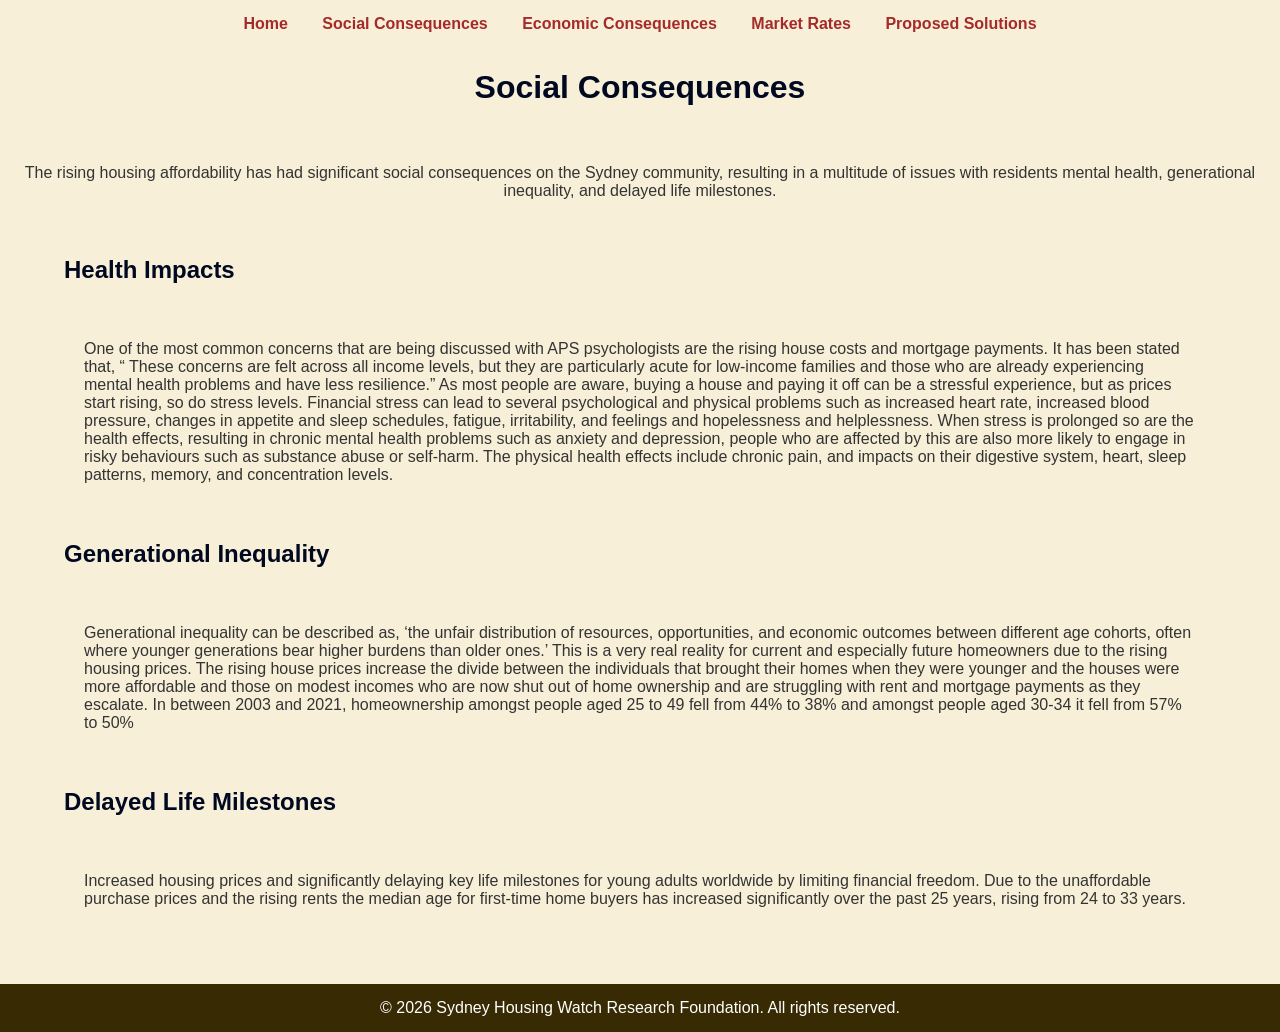
==== page1.html @ bc6b05dc "Update page1.html" ====
<!DCOTYPE html>
<html>
  <head>
    <title>Social consequences</title>
    <link rel="stylesheet" href="styles.css">
  </head>
  <body>

    <nav>
      <a href="index.html">Home</a>
      <a href="page1.html">Social Consequences</a>
      <a href="page2.html">Economic Consequences</a>
      <a href="page3.html">Market Rates</a>
      <a href="page4.html">Proposed Solutions</a>
    </nav>

    <div class="center-section">
      <h1>Social Consequences</h1>
      <div class="card">
        <p>The rising housing affordability has had significant social consequences on the Sydney community, resulting in a multitude of issues with residents mental health, generational inequality, and delayed life milestones. 
</p>
      </div>
    </div>

    <div class="container">
      <h2>Health Impacts</h2>
      <div class="card">
        <p>	One of the most common concerns that are being discussed with APS psychologists are the rising house costs and mortgage payments. 
          It has been stated that, “ These concerns are felt across all income levels, but they are particularly acute for low-income families and those who are already experiencing mental health problems and have less resilience.” 
             As most people are aware, buying a house and paying it off can be a stressful experience, but as prices start rising, so do stress levels.
        	Financial stress can lead to several psychological and physical problems such as increased heart rate, increased blood pressure, changes in appetite and sleep schedules, fatigue, irritability, and feelings and hopelessness and helplessness. 
          When stress is prolonged so are the health effects, resulting in chronic mental health problems such as anxiety and depression, people who are affected by this are also more likely to engage in risky behaviours such as substance abuse or self-harm. 
          The physical health effects include chronic pain, and impacts on their digestive system, heart, sleep patterns, memory, and concentration levels.

</p>
      </div>
    </div>

    <div class="container">
      <h2>Generational Inequality</h2>
      <div class="card">
        <p>Generational inequality can be described as, ‘the unfair distribution of resources, opportunities, and economic outcomes between different age cohorts, often where younger generations bear higher burdens than older ones.’
          This is a very real reality for current and especially future homeowners due to the rising housing prices.
          The rising house prices increase the divide between the individuals that brought their homes when they were younger and the houses were more affordable and those on modest incomes who are now shut out of home ownership and are struggling with rent and mortgage payments as they escalate.
          In between 2003 and 2021, homeownership amongst people aged 25 to 49 fell from 44% to 38% and amongst people aged 30-34 it fell from 57% to 50%</p>
      </div>
    </div>

    <div class="container">
      <h2>Delayed Life Milestones</h2>
      <div class="card">
        <p>Increased housing prices and significantly delaying key life milestones for young adults worldwide by limiting financial freedom. 
          Due to the unaffordable purchase prices and the rising rents the median age for first-time home buyers has increased significantly over the past 25 years, rising from 24 to 33 years. </p>
      </div>
    </div>

    <footer>
      © 2026 Sydney Housing Watch Research Foundation. All rights reserved.
    </footer>
  </body>
</html>
---- styles.css ----
/* Global styling */
body {
  font-family: Arial, Helvetica, sans-serif;
  margin: 0;
  background: #f7efd7;
  color: #333;
}

/* Navigation bar */
nav {
  background: #f7efd7;
  padding: 15px;
  text-align: center;
}

nav a {
  color: brown;
  margin: 0 15px;
  text-decoration: none;
  font-weight: bold;
}

nav a:hover {
  text-decoration: underline;
}

/* Page container */
.container {
  width: 90%;
  margin: auto;
  padding; 30px, 0;
}

/* Headings*/
h1, h2, h3, h4 {
  color: #010921;
}

/* Card-style content boxes */
.card {
  background: #f7efd7;
  padding: 20px;
  margin: 20px 0;
  border-radius: 8px;
  box-shadow: 0 2px 6px rgba(0,0,0,0,1);
}

/* Footer */
footer {
  background: #382b04;
  color: white;
  text-align: center;
  padding: 15px;
  margin-top: 40px;
}

.homepage-banner {
  width: 100%;
  height: 40vh; /* 40% of the screen height */
  object-fit: cover; /* makes the image crop nicely */
  display: block;
  margin top: 20px;
}

.homepage-container {
  text-align: center;
  padding: 40px 20px;
}

.image-grid {
  display: grid;
  grid-template-columns: repeat(2, 1fr);
  gap: 40px;
  padding: 20px;
}

.grid-item {
  border: 1px solid #ccc;
  border-radius: 10px;
  overflow: hidden;
  display: block;
  transition: transform 0.2s ease;
}

.grid-item:hover {
  transform: scale(1);
}

.grid-item img {
  width: 70%;  /* make the image less wide */
  height: 500px; /* make it taller */
  object-fit: cover;
  border-radius: 8px;
}

.grid-item p {
  margin-top: 10px;
  font-weight: 600;
}

.center-section {
  text-align: center;
}
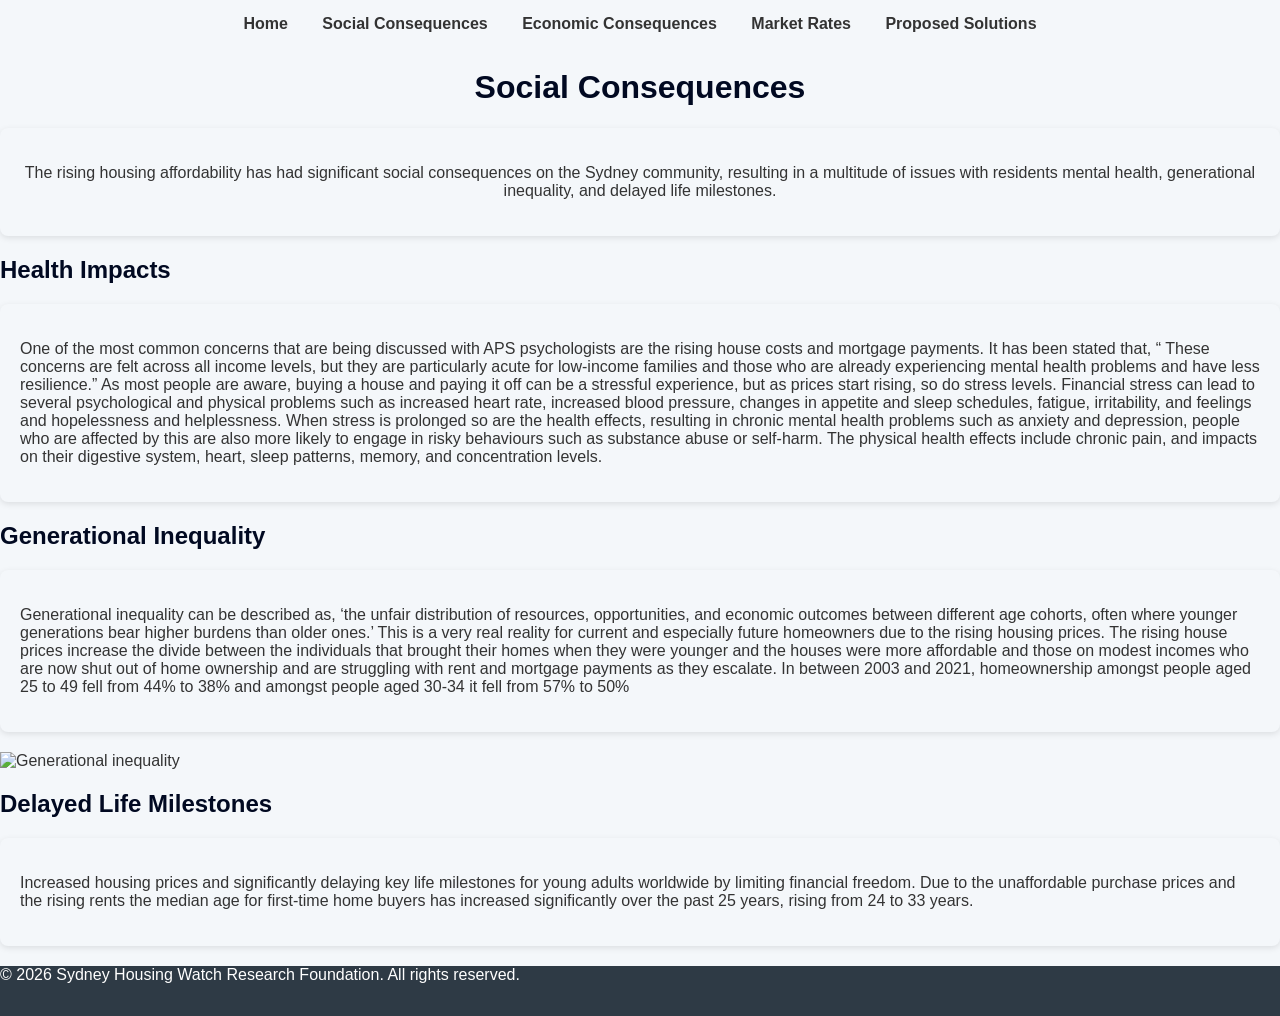
==== commit f67c032f: "Update content section for generational inequality" ====
--- a/page1.html
+++ b/page1.html
@@ -36,7 +36,8 @@
       </div>
     </div>
 
-    <div class="container">
+  <div class="content-section reverse">
+    <div class="text-content">
       <h2>Generational Inequality</h2>
       <div class="card">
         <p>Generational inequality can be described as, ‘the unfair distribution of resources, opportunities, and economic outcomes between different age cohorts, often where younger generations bear higher burdens than older ones.’
@@ -45,6 +46,10 @@
           In between 2003 and 2021, homeownership amongst people aged 25 to 49 fell from 44% to 38% and amongst people aged 30-34 it fell from 57% to 50%</p>
       </div>
     </div>
+    <div class="image-content">
+      <img src="Generationalinequality.png" alt="Generational inequality">
+    </div>
+  </div>
 
     <div class="container">
       <h2>Delayed Life Milestones</h2>
--- a/styles.css
+++ b/styles.css
@@ -2,19 +2,19 @@
 body {
   font-family: Arial, Helvetica, sans-serif;
   margin: 0;
-  background: #f7efd7;
+  background: #F4F7FA;
   color: #333;
 }
 
 /* Navigation bar */
 nav {
-  background: #f7efd7;
+  background: #F4F7FA;
   padding: 15px;
   text-align: center;
 }
 
 nav a {
-  color: brown;
+  color: #333;
   margin: 0 15px;
   text-decoration: none;
   font-weight: bold;
@@ -23,12 +23,11 @@
 nav a:hover {
   text-decoration: underline;
 }
-
-/* Page container */
-.container {
-  width: 90%;
-  margin: auto;
-  padding; 30px, 0;
+.card {
+  padding: 20px;
+  margin: 20px 0;
+  border-radius: 8px;
+  box-shadow: 0 2px 6px rgba(0,0,0,0.1);
 }
 
 /* Headings*/
@@ -38,28 +37,26 @@
 
 /* Card-style content boxes */
 .card {
-  background: #f7efd7;
-  padding: 20px;
-  margin: 20px 0;
-  border-radius: 8px;
-  box-shadow: 0 2px 6px rgba(0,0,0,0,1);
+  background: #F4F7FA;
 }
 
 /* Footer */
 footer {
-  background: #382b04;
-  color: white;
-  text-align: center;
-  padding: 15px;
-  margin-top: 40px;
+  width: 100%;
+  height: 50px;
+  background: #2E3A45;
+  color: white;
+  text-align: left;
+  padding: 0px;
+  margin-top: 20px;
 }
 
 .homepage-banner {
   width: 100%;
-  height: 40vh; /* 40% of the screen height */
+  height: 45vh; /* 45% of the screen height */
   object-fit: cover; /* makes the image crop nicely */
   display: block;
-  margin top: 20px;
+  margin-top: 20px;
 }
 
 .homepage-container {
@@ -69,27 +66,31 @@
 
 .image-grid {
   display: grid;
-  grid-template-columns: repeat(2, 1fr);
-  gap: 40px;
+  grid-template-columns: repeat(4, 1fr); /* four in one row */
+  gap: 20px;
   padding: 20px;
 }
 
 .grid-item {
-  border: 1px solid #ccc;
+  border: none; /* removes grey outline */
   border-radius: 10px;
   overflow: hidden;
   display: block;
   transition: transform 0.2s ease;
+  text-align: center;
 }
 
 .grid-item:hover {
-  transform: scale(1);
+  transform: scale(0.9);
+  box-shadow: 0 4px 12px rgba(0,0,0,0.15);
 }
 
 .grid-item img {
-  width: 70%;  /* make the image less wide */
-  height: 500px; /* make it taller */
-  object-fit: cover;
+  width: 90%;  /* less wide */
+  height: auto; /* keeps full poportions */
+  object-fit: contain; /* show full image no cropping */
+  display: block;
+  margin: 0 auto;
   border-radius: 8px;
 }
 
@@ -101,6 +102,180 @@
 .center-section {
   text-align: center;
 }
-  
-  
-  
+
+.image-text {
+  display: flex;
+  align-items: center; /* vertically centers text */
+  gap: 20px; /* space between image and text */
+}
+
+.image-text img {
+  width: 150px; /* adjust size */
+  height: auto;
+  border-radius: 8px;
+}
+
+/* Poll container spacing */
+#poll-container {
+    max-width: 700px;
+    margin: 0 auto;
+    padding: 20px;
+    font-family: Arial, sans-serif;
+}
+
+/* Each question block */
+.question-card {
+    background: #F4F7FA;
+    padding: 20px;
+    border-radius: 10px;
+    margin-bottom: 25px;
+    box-shadow: 0 2px 6px rgba(0,0,0,0.1);
+}
+
+/* Question text */
+.question-card h3 {
+    margin-bottom: 15px;
+}
+
+/* Buttons */
+.poll-btn {
+    padding: 10px 18px;
+    margin: center;
+    border: none;
+    border-radius: 6px;
+    cursor: pointer;
+    background: #F4F7FA;
+    transition: 0.2s;
+}
+
+/* Hover effect */
+.poll-btn:hover {
+    background: #F4F7FA;
+}
+
+/* Correct answer */
+.correct {
+    background: #4CAF50 !important;
+    color: white;
+}
+
+/* Incorrect answer */
+.incorrect {
+    background: #E53935 !important;
+    color: white;
+}
+/* Start screen */
+#start-screen {
+    text-align: center;
+    margin-top: 80px;
+}
+
+#start-btn, #retry-btn {
+    padding: 14px 28px;
+    background: #4A90E2;
+    color: white;
+    border: none;
+    border-radius: 10px;
+    font-size: 18px;
+    cursor: pointer;
+    transition: 0.2s;
+}
+
+#start-btn:hover, #retry-btn:hover {
+    background: #3b7ac0;
+}
+
+/* Progress bar container */
+#progress-container {
+    width: 100%;
+    max-width: 750px;
+    margin: 20px auto;
+    height: 12px;
+    background: #dfe3e8;
+    border-radius: 10px;
+    overflow: hidden;
+}
+
+/* Progress bar fill */
+#progress-bar {
+    height: 100%;
+    width: 0%;
+    background: #4A90E2;
+    transition: width 0.3s ease;
+}
+
+/* Hide elements */
+.hidden {
+    display: none;
+}
+
+/* Result screen */
+#result-screen {
+    text-align: center;
+    margin-top: 60px;
+}
+
+#score-text {
+    font-size: 22px;
+    margin-bottom: 20px;
+}
+
+#start-screen {
+    background: #DDE3E8; 
+    padding: 40px;
+    border-radius: 14px;
+    box-shadow: 0 6px 18px rgba(0,0,0,0.08);
+}
+
+.poll-button {
+  background: #5C738A;
+  color: white;
+  padding: 15px 30px;
+  border: none;
+  border-radius: 8px;
+  cursor: pointer;
+
+  display: block;      /* allows centering */
+  margin: 20px auto;   /* centers the button horizontally */
+
+  font-size: 18px;
+  font-weight: bold;
+}
+
+.contact-section {
+  width: 100%;
+  background-color: #7A9EAF;
+  padding: 60px 20px;
+  color: white;
+}
+
+.contact-section h2 {
+  text-align: center;
+  margin-bottom: 20px;
+}
+
+.contact-section form{
+  max-width: 500px;
+  margin: 0 auto;
+  display: flex;
+  flex-direction: column;
+  gap: 20px;
+}
+
+.contact-section button {
+  background-color: #2E3A45;
+  color: white;
+  padding: 12px 20px;
+  border: none;
+  border-radius: 6px;
+  cursor: pointer;
+  font-weight: bold;
+  align-self: center;
+}
+
+  
+
+
+  
+  
+  
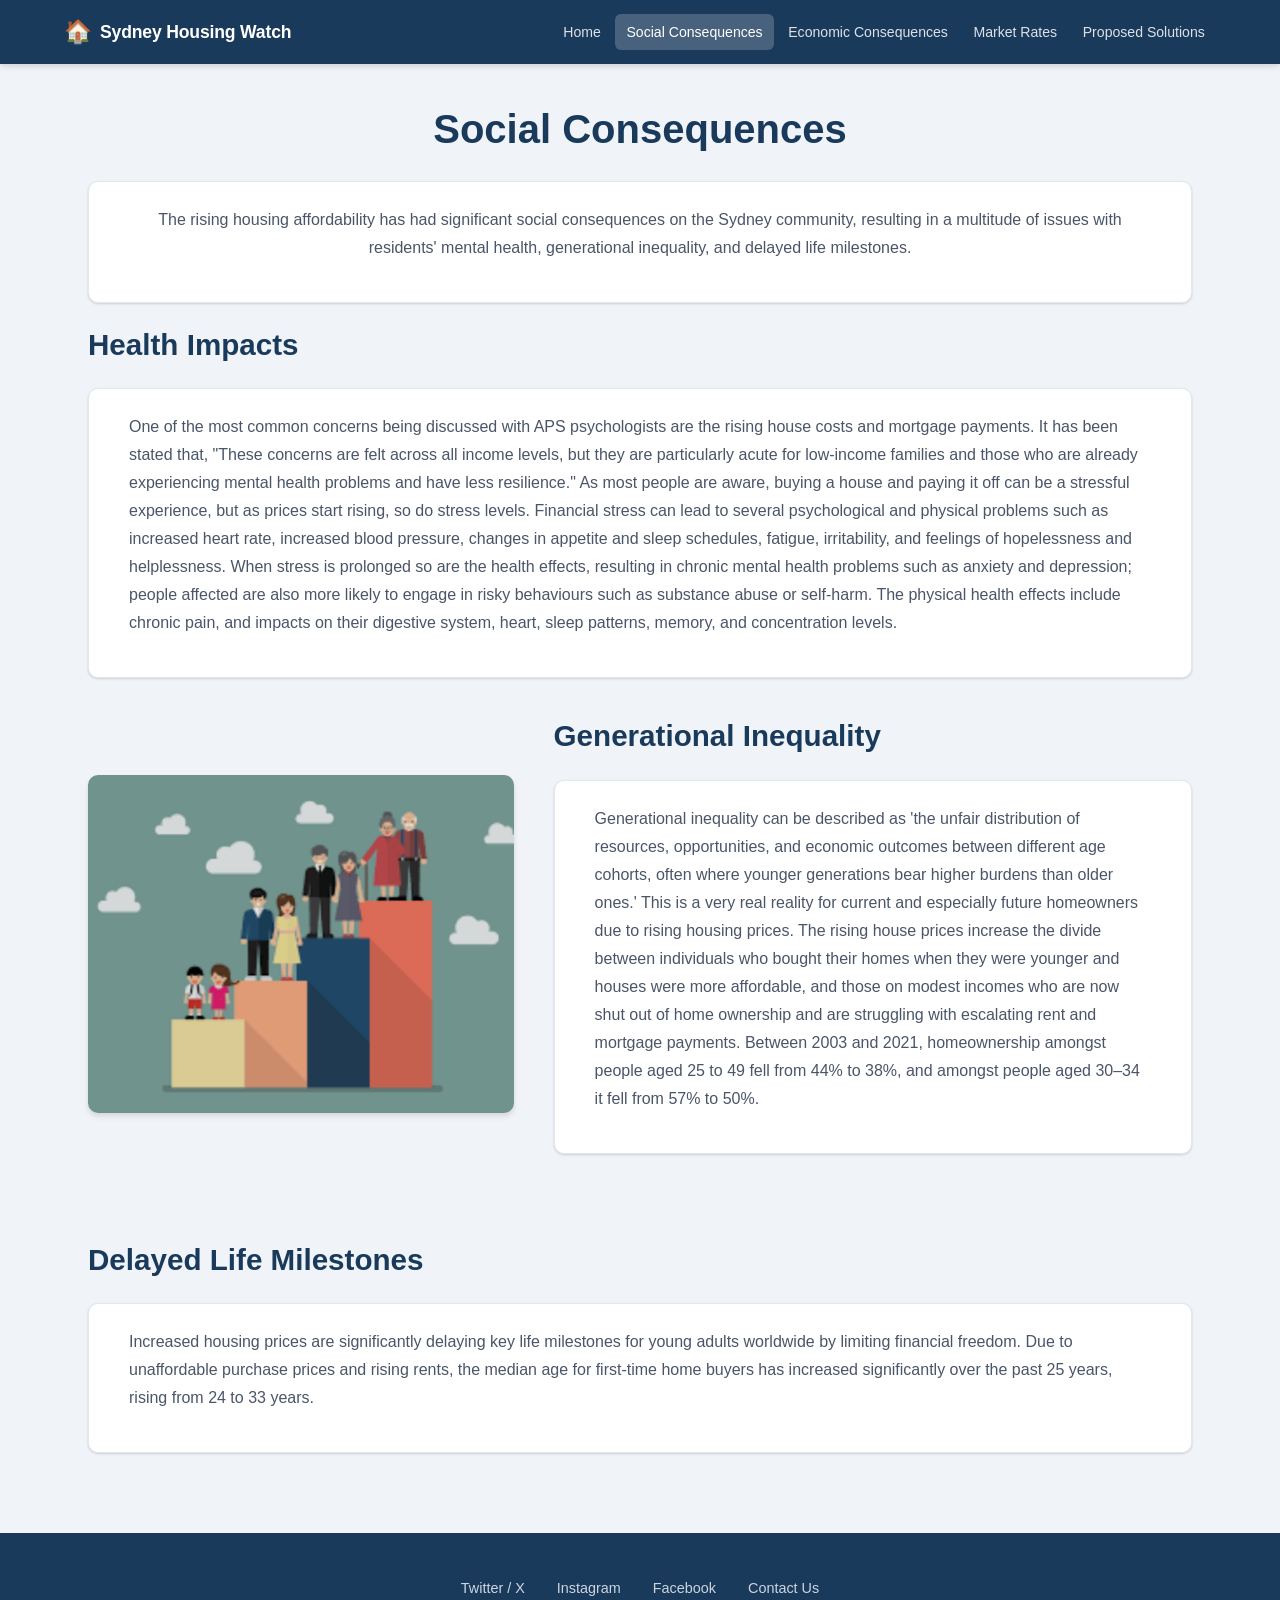
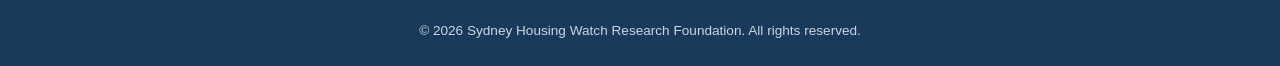
==== commit 656b0ee6: "Redesign: professional layout with CSS variables, sticky header, hero section, responsive nav, impro" ====
--- a/page1.html
+++ b/page1.html
@@ -1,66 +1,100 @@
-<!DCOTYPE html>
-<html>
+<!DOCTYPE html>
+<html lang="en">
   <head>
-    <title>Social consequences</title>
+    <meta charset="UTF-8">
+    <meta name="viewport" content="width=device-width, initial-scale=1.0">
+    <title>Social Consequences — Sydney Housing Watch</title>
     <link rel="stylesheet" href="styles.css">
   </head>
   <body>
 
-    <nav>
-      <a href="index.html">Home</a>
-      <a href="page1.html">Social Consequences</a>
-      <a href="page2.html">Economic Consequences</a>
-      <a href="page3.html">Market Rates</a>
-      <a href="page4.html">Proposed Solutions</a>
-    </nav>
+    <header class="site-header">
+      <div class="header-inner">
+        <a href="index.html" class="site-logo">
+          <span class="logo-icon">🏠</span>
+          <span class="logo-text">Sydney Housing Watch</span>
+        </a>
+        <button class="nav-toggle" aria-label="Toggle navigation" aria-expanded="false">☰</button>
+        <nav id="main-nav">
+          <a href="index.html">Home</a>
+          <a href="page1.html" class="active">Social Consequences</a>
+          <a href="page2.html">Economic Consequences</a>
+          <a href="page3.html">Market Rates</a>
+          <a href="page4.html">Proposed Solutions</a>
+        </nav>
+      </div>
+    </header>
 
-    <div class="center-section">
-      <h1>Social Consequences</h1>
-      <div class="card">
-        <p>The rising housing affordability has had significant social consequences on the Sydney community, resulting in a multitude of issues with residents mental health, generational inequality, and delayed life milestones. 
-</p>
+    <main>
+
+      <div class="center-section">
+        <h1>Social Consequences</h1>
+        <div class="card">
+          <p>The rising housing affordability has had significant social consequences on the Sydney community, resulting in a multitude of issues with residents' mental health, generational inequality, and delayed life milestones.</p>
+        </div>
       </div>
-    </div>
 
-    <div class="container">
-      <h2>Health Impacts</h2>
-      <div class="card">
-        <p>	One of the most common concerns that are being discussed with APS psychologists are the rising house costs and mortgage payments. 
-          It has been stated that, “ These concerns are felt across all income levels, but they are particularly acute for low-income families and those who are already experiencing mental health problems and have less resilience.” 
-             As most people are aware, buying a house and paying it off can be a stressful experience, but as prices start rising, so do stress levels.
-        	Financial stress can lead to several psychological and physical problems such as increased heart rate, increased blood pressure, changes in appetite and sleep schedules, fatigue, irritability, and feelings and hopelessness and helplessness. 
-          When stress is prolonged so are the health effects, resulting in chronic mental health problems such as anxiety and depression, people who are affected by this are also more likely to engage in risky behaviours such as substance abuse or self-harm. 
-          The physical health effects include chronic pain, and impacts on their digestive system, heart, sleep patterns, memory, and concentration levels.
+      <div class="container">
+        <h2>Health Impacts</h2>
+        <div class="card">
+          <p>One of the most common concerns being discussed with APS psychologists are the rising house costs and mortgage payments.
+            It has been stated that, "These concerns are felt across all income levels, but they are particularly acute for low-income families and those who are already experiencing mental health problems and have less resilience."
+            As most people are aware, buying a house and paying it off can be a stressful experience, but as prices start rising, so do stress levels.
+            Financial stress can lead to several psychological and physical problems such as increased heart rate, increased blood pressure, changes in appetite and sleep schedules, fatigue, irritability, and feelings of hopelessness and helplessness.
+            When stress is prolonged so are the health effects, resulting in chronic mental health problems such as anxiety and depression; people affected are also more likely to engage in risky behaviours such as substance abuse or self-harm.
+            The physical health effects include chronic pain, and impacts on their digestive system, heart, sleep patterns, memory, and concentration levels.
+          </p>
+        </div>
+      </div>
 
-</p>
+      <div class="content-section reverse">
+        <div class="text-content">
+          <h2>Generational Inequality</h2>
+          <div class="card">
+            <p>Generational inequality can be described as 'the unfair distribution of resources, opportunities, and economic outcomes between different age cohorts, often where younger generations bear higher burdens than older ones.'
+              This is a very real reality for current and especially future homeowners due to rising housing prices.
+              The rising house prices increase the divide between individuals who bought their homes when they were younger and houses were more affordable, and those on modest incomes who are now shut out of home ownership and are struggling with escalating rent and mortgage payments.
+              Between 2003 and 2021, homeownership amongst people aged 25 to 49 fell from 44% to 38%, and amongst people aged 30–34 it fell from 57% to 50%.
+            </p>
+          </div>
+        </div>
+        <div class="image-content">
+          <img src="Generationinequality.png" alt="Generational inequality chart">
+        </div>
       </div>
-    </div>
 
-  <div class="content-section reverse">
-    <div class="text-content">
-      <h2>Generational Inequality</h2>
-      <div class="card">
-        <p>Generational inequality can be described as, ‘the unfair distribution of resources, opportunities, and economic outcomes between different age cohorts, often where younger generations bear higher burdens than older ones.’
-          This is a very real reality for current and especially future homeowners due to the rising housing prices.
-          The rising house prices increase the divide between the individuals that brought their homes when they were younger and the houses were more affordable and those on modest incomes who are now shut out of home ownership and are struggling with rent and mortgage payments as they escalate.
-          In between 2003 and 2021, homeownership amongst people aged 25 to 49 fell from 44% to 38% and amongst people aged 30-34 it fell from 57% to 50%</p>
+      <div class="container">
+        <h2>Delayed Life Milestones</h2>
+        <div class="card">
+          <p>Increased housing prices are significantly delaying key life milestones for young adults worldwide by limiting financial freedom.
+            Due to unaffordable purchase prices and rising rents, the median age for first-time home buyers has increased significantly over the past 25 years, rising from 24 to 33 years.
+          </p>
+        </div>
       </div>
-    </div>
-    <div class="image-content">
-      <img src="Generationalinequality.png" alt="Generational inequality">
-    </div>
-  </div>
 
-    <div class="container">
-      <h2>Delayed Life Milestones</h2>
-      <div class="card">
-        <p>Increased housing prices and significantly delaying key life milestones for young adults worldwide by limiting financial freedom. 
-          Due to the unaffordable purchase prices and the rising rents the median age for first-time home buyers has increased significantly over the past 25 years, rising from 24 to 33 years. </p>
-      </div>
-    </div>
+    </main>
 
     <footer>
-      © 2026 Sydney Housing Watch Research Foundation. All rights reserved.
+      <div class="footer-inner">
+        <div class="footer-social">
+          <a href="#">Twitter / X</a>
+          <a href="#">Instagram</a>
+          <a href="#">Facebook</a>
+          <a href="index.html#contact">Contact Us</a>
+        </div>
+        <p class="footer-copy">© 2026 Sydney Housing Watch Research Foundation. All rights reserved.</p>
+      </div>
     </footer>
+
+    <script>
+      const toggle = document.querySelector('.nav-toggle');
+      const nav = document.getElementById('main-nav');
+      toggle.addEventListener('click', () => {
+        const open = nav.classList.toggle('open');
+        toggle.setAttribute('aria-expanded', open);
+        toggle.textContent = open ? '✕' : '☰';
+      });
+    </script>
+
   </body>
 </html>
--- a/styles.css
+++ b/styles.css
@@ -1,281 +1,801 @@
-/* Global styling */
+/* ===========================
+   CSS Custom Properties
+   =========================== */
+:root {
+  --color-primary: #1a3a5c;
+  --color-primary-light: #2a5080;
+  --color-accent: #4a90e2;
+  --color-accent-hover: #357abd;
+  --color-bg: #f0f4f8;
+  --color-surface: #ffffff;
+  --color-text: #1a202c;
+  --color-text-muted: #4a5568;
+  --color-border: #e2e8f0;
+  --color-footer-bg: #1a3a5c;
+  --color-footer-text: #cbd5e0;
+  --color-contact-bg: #2a5080;
+
+  --font-sans: -apple-system, BlinkMacSystemFont, 'Segoe UI', Roboto, Oxygen,
+    Ubuntu, Cantarell, sans-serif;
+
+  --shadow-sm: 0 1px 3px rgba(0, 0, 0, 0.1), 0 1px 2px rgba(0, 0, 0, 0.06);
+  --shadow-md: 0 4px 6px rgba(0, 0, 0, 0.07), 0 2px 4px rgba(0, 0, 0, 0.06);
+  --shadow-lg: 0 10px 15px rgba(0, 0, 0, 0.1), 0 4px 6px rgba(0, 0, 0, 0.05);
+
+  --radius-sm: 6px;
+  --radius-md: 10px;
+  --radius-lg: 16px;
+
+  --max-width: 1200px;
+  --spacing-xs: 0.5rem;
+  --spacing-sm: 1rem;
+  --spacing-md: 1.5rem;
+  --spacing-lg: 2.5rem;
+  --spacing-xl: 4rem;
+}
+
+/* ===========================
+   Reset & Base
+   =========================== */
+*, *::before, *::after {
+  box-sizing: border-box;
+}
+
+html {
+  scroll-behavior: smooth;
+}
+
 body {
-  font-family: Arial, Helvetica, sans-serif;
+  font-family: var(--font-sans);
   margin: 0;
-  background: #F4F7FA;
-  color: #333;
-}
-
-/* Navigation bar */
+  background: var(--color-bg);
+  color: var(--color-text);
+  line-height: 1.6;
+  font-size: 1rem;
+}
+
+img {
+  max-width: 100%;
+  height: auto;
+}
+
+/* ===========================
+   Typography
+   =========================== */
+h1, h2, h3, h4, h5, h6 {
+  color: var(--color-primary);
+  line-height: 1.25;
+  margin-top: 0;
+}
+
+h1 { font-size: clamp(1.75rem, 4vw, 2.5rem); }
+h2 { font-size: clamp(1.35rem, 3vw, 1.85rem); }
+h3 { font-size: clamp(1.1rem, 2.5vw, 1.4rem); }
+
+p {
+  margin-top: 0;
+  color: var(--color-text-muted);
+}
+
+a {
+  color: var(--color-accent);
+}
+
+/* Accessible focus states */
+a:focus-visible,
+button:focus-visible,
+input:focus-visible,
+textarea:focus-visible {
+  outline: 3px solid var(--color-accent);
+  outline-offset: 2px;
+}
+
+/* ===========================
+   Header & Navigation
+   =========================== */
+.site-header {
+  background: var(--color-primary);
+  position: sticky;
+  top: 0;
+  z-index: 100;
+  box-shadow: var(--shadow-md);
+}
+
+.header-inner {
+  max-width: var(--max-width);
+  margin: 0 auto;
+  padding: 0 var(--spacing-md);
+  display: flex;
+  align-items: center;
+  justify-content: space-between;
+  min-height: 64px;
+}
+
+.site-logo {
+  display: flex;
+  align-items: center;
+  gap: var(--spacing-xs);
+  text-decoration: none;
+}
+
+.site-logo .logo-icon {
+  font-size: 1.4rem;
+  line-height: 1;
+}
+
+.site-logo .logo-text {
+  color: #ffffff;
+  font-size: 1.1rem;
+  font-weight: 700;
+  letter-spacing: -0.01em;
+  white-space: nowrap;
+}
+
 nav {
-  background: #F4F7FA;
-  padding: 15px;
+  display: flex;
+  align-items: center;
+  gap: 0.2rem;
+  background: transparent;
+  padding: 0;
+  text-align: unset;
+}
+
+nav a {
+  color: rgba(255, 255, 255, 0.85);
+  padding: 0.45rem 0.7rem;
+  text-decoration: none;
+  font-size: 0.88rem;
+  font-weight: 500;
+  border-radius: var(--radius-sm);
+  transition: background 0.2s ease, color 0.2s ease;
+  white-space: nowrap;
+  margin: 0;
+}
+
+nav a:hover {
+  color: #ffffff;
+  background: rgba(255, 255, 255, 0.15);
+  text-decoration: none;
+}
+
+nav a.active {
+  color: #ffffff;
+  background: rgba(255, 255, 255, 0.2);
+}
+
+/* Mobile nav toggle button */
+.nav-toggle {
+  display: none;
+  background: none;
+  border: none;
+  cursor: pointer;
+  padding: 0.5rem;
+  color: white;
+  font-size: 1.5rem;
+  line-height: 1;
+}
+
+/* ===========================
+   Hero Section
+   =========================== */
+.hero {
+  background: linear-gradient(
+    135deg,
+    var(--color-primary) 0%,
+    var(--color-primary-light) 100%
+  );
+  color: white;
   text-align: center;
-}
-
-nav a {
-  color: #333;
-  margin: 0 15px;
+  padding: var(--spacing-xl) var(--spacing-md);
+  position: relative;
+  overflow: hidden;
+}
+
+.hero::before {
+  content: '';
+  position: absolute;
+  inset: 0;
+  background: url('Indexpageheader.png') center / cover no-repeat;
+  opacity: 0.15;
+}
+
+.hero-content {
+  position: relative;
+  z-index: 1;
+  max-width: 720px;
+  margin: 0 auto;
+}
+
+.hero h1 {
+  color: #ffffff;
+  font-size: clamp(2rem, 5vw, 3rem);
+  margin-bottom: var(--spacing-sm);
+}
+
+.hero p {
+  color: rgba(255, 255, 255, 0.88);
+  font-size: clamp(1rem, 2.5vw, 1.2rem);
+  margin-bottom: var(--spacing-lg);
+}
+
+.hero-cta {
+  display: flex;
+  gap: var(--spacing-sm);
+  justify-content: center;
+  flex-wrap: wrap;
+}
+
+/* ===========================
+   Buttons
+   =========================== */
+.btn {
+  display: inline-block;
+  padding: 0.75rem 1.75rem;
+  border-radius: var(--radius-md);
+  font-size: 1rem;
+  font-weight: 600;
   text-decoration: none;
-  font-weight: bold;
-}
-
-nav a:hover {
-  text-decoration: underline;
-}
+  cursor: pointer;
+  border: none;
+  font-family: var(--font-sans);
+  transition: transform 0.15s ease, box-shadow 0.15s ease, background 0.15s ease;
+}
+
+.btn:focus-visible {
+  outline: 3px solid rgba(255, 255, 255, 0.8);
+  outline-offset: 3px;
+}
+
+.btn-primary {
+  background: var(--color-accent);
+  color: #ffffff;
+  box-shadow: var(--shadow-md);
+}
+
+.btn-primary:hover {
+  background: var(--color-accent-hover);
+  transform: translateY(-2px);
+  box-shadow: var(--shadow-lg);
+  color: #ffffff;
+  text-decoration: none;
+}
+
+.btn-secondary {
+  background: rgba(255, 255, 255, 0.15);
+  color: #ffffff;
+  border: 2px solid rgba(255, 255, 255, 0.5);
+}
+
+.btn-secondary:hover {
+  background: rgba(255, 255, 255, 0.25);
+  transform: translateY(-2px);
+  color: #ffffff;
+  text-decoration: none;
+}
+
+/* ===========================
+   Main Content Wrapper
+   =========================== */
+main {
+  max-width: var(--max-width);
+  margin: 0 auto;
+  padding: var(--spacing-lg) var(--spacing-md);
+}
+
+.section {
+  margin-bottom: var(--spacing-xl);
+}
+
+.section-title {
+  text-align: center;
+  margin-bottom: var(--spacing-lg);
+  position: relative;
+}
+
+.section-title::after {
+  content: '';
+  display: block;
+  width: 3rem;
+  height: 3px;
+  background: var(--color-accent);
+  margin: 0.6rem auto 0;
+  border-radius: 2px;
+}
+
+/* ===========================
+   Cards
+   =========================== */
 .card {
-  padding: 20px;
-  margin: 20px 0;
-  border-radius: 8px;
-  box-shadow: 0 2px 6px rgba(0,0,0,0.1);
-}
-
-/* Headings*/
-h1, h2, h3, h4 {
-  color: #010921;
-}
-
-/* Card-style content boxes */
-.card {
-  background: #F4F7FA;
-}
-
-/* Footer */
-footer {
+  background: var(--color-surface);
+  border-radius: var(--radius-md);
+  padding: var(--spacing-md) var(--spacing-lg);
+  box-shadow: var(--shadow-sm);
+  border: 1px solid var(--color-border);
+  margin-bottom: var(--spacing-md);
+  display: block;
+}
+
+.card p {
+  line-height: 1.75;
+}
+
+/* ===========================
+   Research Focus Grid
+   =========================== */
+.image-grid {
+  display: grid;
+  grid-template-columns: repeat(2, 1fr);
+  gap: var(--spacing-md);
+  padding: 0;
+}
+
+@media (min-width: 640px) {
+  .image-grid {
+    grid-template-columns: repeat(4, 1fr);
+  }
+}
+
+.grid-item {
+  background: var(--color-surface);
+  border: 1px solid var(--color-border);
+  border-radius: var(--radius-md);
+  overflow: hidden;
+  display: block;
+  transition: transform 0.2s ease, box-shadow 0.2s ease;
+  text-align: center;
+  text-decoration: none;
+  box-shadow: var(--shadow-sm);
+}
+
+.grid-item:hover {
+  transform: translateY(-4px);
+  box-shadow: var(--shadow-lg);
+}
+
+.grid-item img {
   width: 100%;
-  height: 50px;
-  background: #2E3A45;
-  color: white;
-  text-align: left;
-  padding: 0px;
-  margin-top: 20px;
-}
-
+  height: auto;
+  object-fit: cover;
+  display: block;
+}
+
+.grid-item p {
+  margin: 0.6rem 0.5rem;
+  font-weight: 600;
+  font-size: 0.9rem;
+}
+
+/* ===========================
+   Content Section (text + image)
+   =========================== */
+.content-section {
+  display: flex;
+  align-items: center;
+  gap: var(--spacing-lg);
+  margin: 0 auto var(--spacing-xl);
+  padding: 0 var(--spacing-md);
+  max-width: var(--max-width);
+}
+
+.content-section.reverse {
+  flex-direction: row-reverse;
+}
+
+.text-content {
+  flex: 1.5;
+}
+
+.image-content {
+  flex: 1;
+}
+
+.image-content img {
+  width: 100%;
+  border-radius: var(--radius-md);
+  box-shadow: var(--shadow-md);
+}
+
+@media (max-width: 768px) {
+  .content-section,
+  .content-section.reverse {
+    flex-direction: column;
+    gap: var(--spacing-md);
+  }
+}
+
+/* ===========================
+   Container
+   =========================== */
+.container {
+  max-width: var(--max-width);
+  margin: 0 auto var(--spacing-lg);
+  padding: 0 var(--spacing-md);
+}
+
+/* ===========================
+   Center Section
+   =========================== */
+.center-section {
+  text-align: center;
+  max-width: var(--max-width);
+  margin: 0 auto var(--spacing-md);
+  padding: 0 var(--spacing-md);
+}
+
+/* ===========================
+   Homepage Banner
+   =========================== */
 .homepage-banner {
   width: 100%;
-  height: 45vh; /* 45% of the screen height */
-  object-fit: cover; /* makes the image crop nicely */
+  height: clamp(200px, 40vh, 480px);
+  object-fit: cover;
   display: block;
-  margin-top: 20px;
-}
-
-.homepage-container {
-  text-align: center;
-  padding: 40px 20px;
-}
-
-.image-grid {
-  display: grid;
-  grid-template-columns: repeat(4, 1fr); /* four in one row */
-  gap: 20px;
-  padding: 20px;
-}
-
-.grid-item {
-  border: none; /* removes grey outline */
-  border-radius: 10px;
-  overflow: hidden;
+  border-radius: var(--radius-md);
+  margin-top: var(--spacing-sm);
+  box-shadow: var(--shadow-md);
+}
+
+/* ===========================
+   Poll CTA Button
+   =========================== */
+.poll-button {
+  background: var(--color-accent);
+  color: white;
+  padding: 0.85rem 2rem;
+  border: none;
+  border-radius: var(--radius-md);
+  cursor: pointer;
   display: block;
-  transition: transform 0.2s ease;
-  text-align: center;
-}
-
-.grid-item:hover {
-  transform: scale(0.9);
-  box-shadow: 0 4px 12px rgba(0,0,0,0.15);
-}
-
-.grid-item img {
-  width: 90%;  /* less wide */
-  height: auto; /* keeps full poportions */
-  object-fit: contain; /* show full image no cropping */
-  display: block;
-  margin: 0 auto;
-  border-radius: 8px;
-}
-
-.grid-item p {
-  margin-top: 10px;
+  margin: var(--spacing-md) auto;
+  font-size: 1.05rem;
+  font-family: var(--font-sans);
   font-weight: 600;
-}
-
-.center-section {
-  text-align: center;
-}
-
-.image-text {
-  display: flex;
-  align-items: center; /* vertically centers text */
-  gap: 20px; /* space between image and text */
-}
-
-.image-text img {
-  width: 150px; /* adjust size */
-  height: auto;
-  border-radius: 8px;
-}
-
-/* Poll container spacing */
-#poll-container {
-    max-width: 700px;
-    margin: 0 auto;
-    padding: 20px;
-    font-family: Arial, sans-serif;
-}
-
-/* Each question block */
-.question-card {
-    background: #F4F7FA;
-    padding: 20px;
-    border-radius: 10px;
-    margin-bottom: 25px;
-    box-shadow: 0 2px 6px rgba(0,0,0,0.1);
-}
-
-/* Question text */
-.question-card h3 {
-    margin-bottom: 15px;
-}
-
-/* Buttons */
-.poll-btn {
-    padding: 10px 18px;
-    margin: center;
-    border: none;
-    border-radius: 6px;
-    cursor: pointer;
-    background: #F4F7FA;
-    transition: 0.2s;
-}
-
-/* Hover effect */
-.poll-btn:hover {
-    background: #F4F7FA;
-}
-
-/* Correct answer */
-.correct {
-    background: #4CAF50 !important;
-    color: white;
-}
-
-/* Incorrect answer */
-.incorrect {
-    background: #E53935 !important;
-    color: white;
-}
-/* Start screen */
-#start-screen {
-    text-align: center;
-    margin-top: 80px;
-}
-
-#start-btn, #retry-btn {
-    padding: 14px 28px;
-    background: #4A90E2;
-    color: white;
-    border: none;
-    border-radius: 10px;
-    font-size: 18px;
-    cursor: pointer;
-    transition: 0.2s;
-}
-
-#start-btn:hover, #retry-btn:hover {
-    background: #3b7ac0;
-}
-
-/* Progress bar container */
-#progress-container {
-    width: 100%;
-    max-width: 750px;
-    margin: 20px auto;
-    height: 12px;
-    background: #dfe3e8;
-    border-radius: 10px;
-    overflow: hidden;
-}
-
-/* Progress bar fill */
-#progress-bar {
-    height: 100%;
-    width: 0%;
-    background: #4A90E2;
-    transition: width 0.3s ease;
-}
-
-/* Hide elements */
-.hidden {
-    display: none;
-}
-
-/* Result screen */
-#result-screen {
-    text-align: center;
-    margin-top: 60px;
-}
-
-#score-text {
-    font-size: 22px;
-    margin-bottom: 20px;
-}
-
-#start-screen {
-    background: #DDE3E8; 
-    padding: 40px;
-    border-radius: 14px;
-    box-shadow: 0 6px 18px rgba(0,0,0,0.08);
-}
-
-.poll-button {
-  background: #5C738A;
-  color: white;
-  padding: 15px 30px;
-  border: none;
-  border-radius: 8px;
-  cursor: pointer;
-
-  display: block;      /* allows centering */
-  margin: 20px auto;   /* centers the button horizontally */
-
-  font-size: 18px;
-  font-weight: bold;
-}
-
+  box-shadow: var(--shadow-sm);
+  transition: background 0.2s ease, transform 0.15s ease, box-shadow 0.15s ease;
+}
+
+.poll-button:hover {
+  background: var(--color-accent-hover);
+  transform: translateY(-2px);
+  box-shadow: var(--shadow-md);
+}
+
+/* ===========================
+   Contact Section
+   =========================== */
 .contact-section {
-  width: 100%;
-  background-color: #7A9EAF;
-  padding: 60px 20px;
+  background: var(--color-contact-bg);
+  padding: var(--spacing-xl) var(--spacing-md);
   color: white;
 }
 
 .contact-section h2 {
   text-align: center;
-  margin-bottom: 20px;
-}
-
-.contact-section form{
-  max-width: 500px;
+  color: #ffffff;
+  margin-bottom: var(--spacing-md);
+}
+
+.contact-section form {
+  max-width: 640px;
   margin: 0 auto;
   display: flex;
   flex-direction: column;
-  gap: 20px;
-}
-
-.contact-section button {
-  background-color: #2E3A45;
+  gap: var(--spacing-sm);
+}
+
+.contact-section label {
+  font-weight: 600;
+  font-size: 0.9rem;
+}
+
+.contact-section input,
+.contact-section textarea {
+  padding: 0.65rem 0.85rem;
+  border: 1px solid rgba(255, 255, 255, 0.3);
+  border-radius: var(--radius-sm);
+  background: rgba(255, 255, 255, 0.1);
   color: white;
-  padding: 12px 20px;
+  font-family: var(--font-sans);
+  font-size: 1rem;
+  transition: border-color 0.2s, background 0.2s;
+}
+
+.contact-section input::placeholder,
+.contact-section textarea::placeholder {
+  color: rgba(255, 255, 255, 0.55);
+}
+
+.contact-section input:focus,
+.contact-section textarea:focus {
+  outline: none;
+  border-color: rgba(255, 255, 255, 0.7);
+  background: rgba(255, 255, 255, 0.18);
+}
+
+.contact-section button[type="submit"] {
+  background: white;
+  color: var(--color-contact-bg);
+  padding: 0.75rem 2rem;
   border: none;
-  border-radius: 6px;
+  border-radius: var(--radius-md);
   cursor: pointer;
-  font-weight: bold;
+  font-weight: 700;
+  font-size: 1rem;
+  font-family: var(--font-sans);
   align-self: center;
-}
-
-  
-
-
-  
-  
-  
+  transition: transform 0.15s ease, box-shadow 0.15s ease;
+  box-shadow: var(--shadow-sm);
+}
+
+.contact-section button[type="submit"]:hover {
+  transform: translateY(-2px);
+  box-shadow: var(--shadow-md);
+}
+
+/* ===========================
+   Footer
+   =========================== */
+footer {
+  background: var(--color-footer-bg);
+  color: var(--color-footer-text);
+  padding: var(--spacing-lg) var(--spacing-md) var(--spacing-md);
+  margin-top: 0;
+  width: auto;
+  height: auto;
+  text-align: unset;
+}
+
+.footer-inner {
+  max-width: var(--max-width);
+  margin: 0 auto;
+  display: flex;
+  flex-direction: column;
+  align-items: center;
+  gap: var(--spacing-sm);
+  text-align: center;
+}
+
+.footer-social {
+  display: flex;
+  gap: var(--spacing-sm);
+  flex-wrap: wrap;
+  justify-content: center;
+}
+
+.footer-social a {
+  color: var(--color-footer-text);
+  text-decoration: none;
+  font-size: 0.9rem;
+  padding: 0.25rem 0.5rem;
+  border-radius: var(--radius-sm);
+  transition: color 0.2s, background 0.2s;
+}
+
+.footer-social a:hover {
+  color: #ffffff;
+  background: rgba(255, 255, 255, 0.1);
+}
+
+.footer-copy {
+  font-size: 0.85rem;
+  margin: 0;
+  color: var(--color-footer-text);
+}
+
+/* ===========================
+   Poll / Quiz Styles
+   =========================== */
+#poll-container {
+  max-width: 720px;
+  margin: 0 auto;
+  padding: var(--spacing-md);
+  font-family: var(--font-sans);
+}
+
+.question-card {
+  background: var(--color-surface);
+  padding: var(--spacing-md) var(--spacing-lg);
+  border-radius: var(--radius-md);
+  margin-bottom: var(--spacing-md);
+  box-shadow: var(--shadow-sm);
+  border: 1px solid var(--color-border);
+}
+
+.question-card h3 {
+  margin-bottom: var(--spacing-sm);
+}
+
+.poll-btn {
+  padding: 0.6rem 1.1rem;
+  margin: 0.25rem;
+  border: 2px solid var(--color-border);
+  border-radius: var(--radius-sm);
+  cursor: pointer;
+  background: var(--color-surface);
+  font-size: 0.95rem;
+  font-family: var(--font-sans);
+  transition: border-color 0.2s, background 0.2s;
+}
+
+.poll-btn:hover {
+  border-color: var(--color-accent);
+  background: #f0f7ff;
+}
+
+.correct {
+  background: #4caf50 !important;
+  color: white;
+  border-color: #4caf50 !important;
+}
+
+.incorrect {
+  background: #e53935 !important;
+  color: white;
+  border-color: #e53935 !important;
+}
+
+#start-screen {
+  text-align: center;
+  max-width: 560px;
+  margin: var(--spacing-xl) auto;
+  background: var(--color-surface);
+  padding: var(--spacing-xl) var(--spacing-lg);
+  border-radius: var(--radius-lg);
+  box-shadow: var(--shadow-lg);
+  border: 1px solid var(--color-border);
+}
+
+#start-screen h1 {
+  margin-bottom: var(--spacing-sm);
+}
+
+#start-btn,
+#retry-btn {
+  padding: 0.85rem 2rem;
+  background: var(--color-accent);
+  color: white;
+  border: none;
+  border-radius: var(--radius-md);
+  font-size: 1.05rem;
+  font-weight: 600;
+  font-family: var(--font-sans);
+  cursor: pointer;
+  transition: background 0.2s, transform 0.15s;
+}
+
+#start-btn:hover,
+#retry-btn:hover {
+  background: var(--color-accent-hover);
+  transform: translateY(-2px);
+}
+
+#progress-container {
+  width: 100%;
+  max-width: 720px;
+  margin: var(--spacing-md) auto;
+  height: 10px;
+  background: var(--color-border);
+  border-radius: 10px;
+  overflow: hidden;
+}
+
+#progress-bar {
+  height: 100%;
+  width: 0%;
+  background: var(--color-accent);
+  transition: width 0.3s ease;
+}
+
+.hidden {
+  display: none;
+}
+
+#result-screen {
+  text-align: center;
+  max-width: 480px;
+  margin: var(--spacing-xl) auto;
+}
+
+#score-text {
+  font-size: 1.35rem;
+  margin-bottom: var(--spacing-md);
+  color: var(--color-text);
+}
+
+#home-btn {
+  padding: 0.85rem 2rem;
+  background: var(--color-primary);
+  color: white;
+  border: none;
+  border-radius: var(--radius-md);
+  font-size: 1.05rem;
+  font-weight: 600;
+  font-family: var(--font-sans);
+  cursor: pointer;
+  margin-left: var(--spacing-sm);
+  transition: background 0.2s, transform 0.15s;
+}
+
+#home-btn:hover {
+  background: var(--color-primary-light);
+  transform: translateY(-2px);
+}
+
+/* ===========================
+   Image & Text Layout
+   =========================== */
+.image-text {
+  display: flex;
+  align-items: flex-start;
+  gap: var(--spacing-md);
+}
+
+.image-text img {
+  border-radius: var(--radius-sm);
+}
+
+/* ===========================
+   Responsive — Mobile Nav
+   =========================== */
+@media (max-width: 760px) {
+  .header-inner {
+    padding: 0 var(--spacing-sm);
+    position: relative;
+  }
+
+  nav {
+    display: none;
+    flex-direction: column;
+    align-items: stretch;
+    position: absolute;
+    top: 64px;
+    left: 0;
+    right: 0;
+    background: var(--color-primary);
+    padding: var(--spacing-xs) var(--spacing-sm) var(--spacing-sm);
+    box-shadow: var(--shadow-md);
+  }
+
+  nav.open {
+    display: flex;
+  }
+
+  nav a {
+    padding: 0.65rem var(--spacing-sm);
+  }
+
+  .nav-toggle {
+    display: block;
+  }
+
+  main {
+    padding: var(--spacing-md) var(--spacing-sm);
+  }
+}
+
+/* ===========================
+   Miscellaneous
+   =========================== */
+video {
+  border-radius: var(--radius-md);
+  box-shadow: var(--shadow-md);
+  display: block;
+  width: 100%;
+}
+
+iframe {
+  border: none;
+  border-radius: var(--radius-md);
+  max-width: 100%;
+  display: block;
+}
+
+ul {
+  padding-left: 1.5rem;
+  color: var(--color-text-muted);
+}
+
+ul li {
+  margin-bottom: 0.35rem;
+}
+
